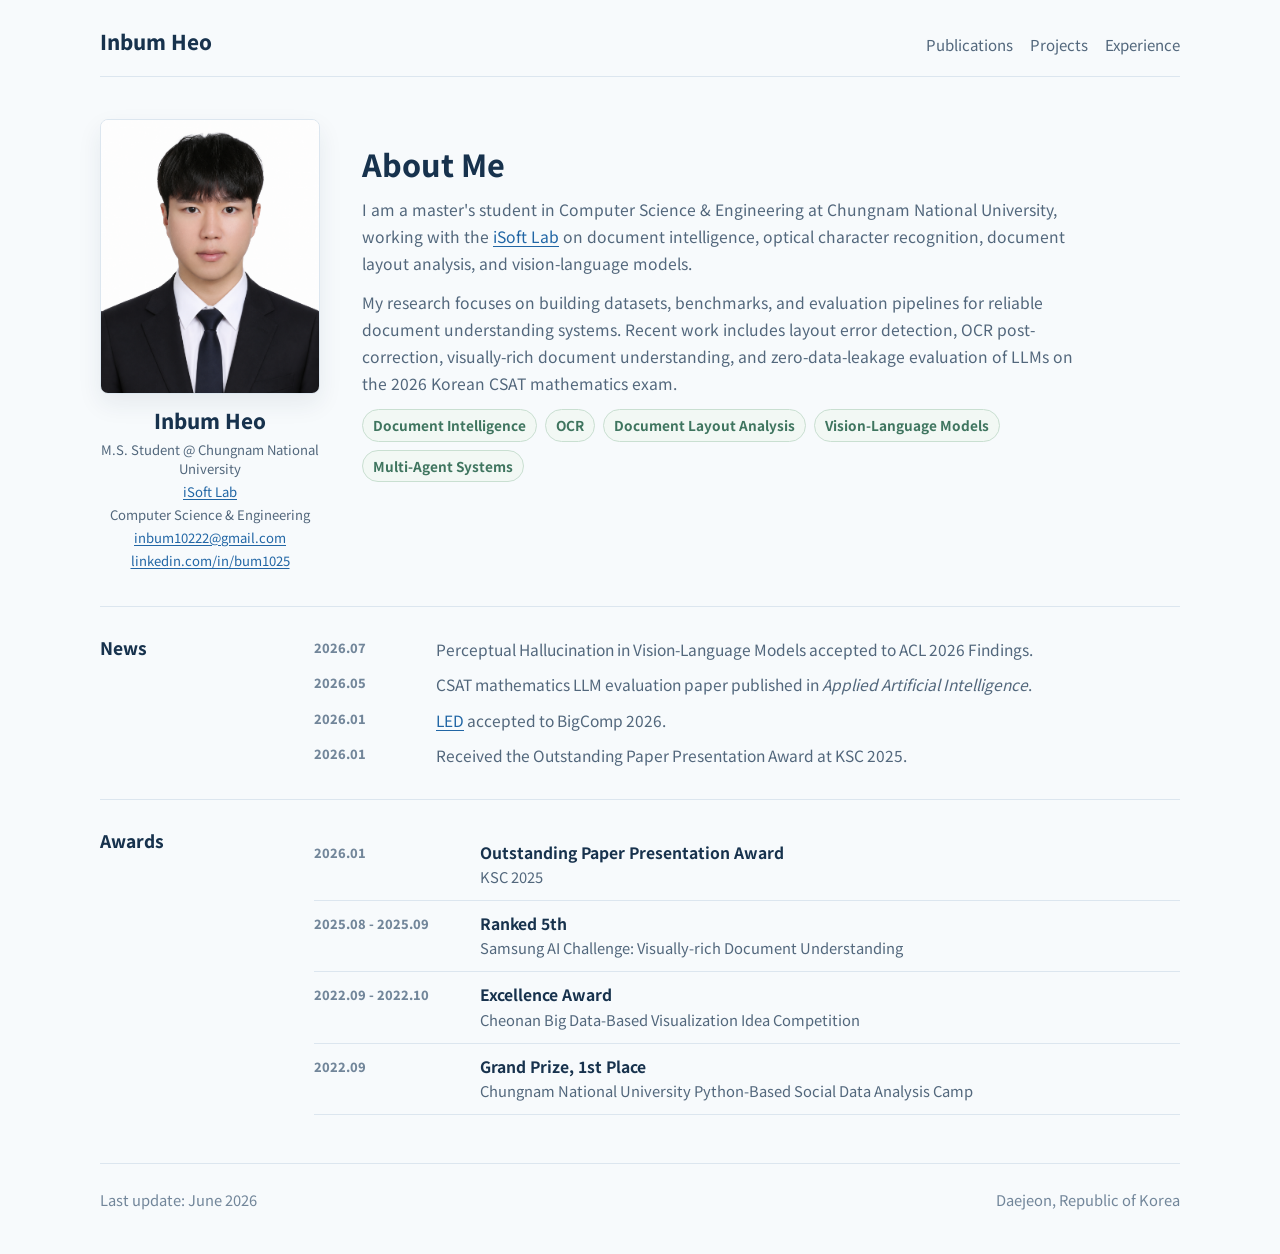
==== index.html @ e30be580 "Add multi-agent systems keyword" ====
<!doctype html>
<html lang="en">
  <head>
    <meta charset="utf-8">
    <meta name="viewport" content="width=device-width, initial-scale=1">
    <meta name="description" content="Inbum Heo is a master's student researching document intelligence, OCR, document layout analysis, and vision-language models.">
    <meta name="keywords" content="Inbum Heo, Document Intelligence, OCR, Document Layout Analysis, Vision-Language Models, Multi-Agent Systems">
    <title>Inbum Heo</title>
    <link rel="preconnect" href="https://fonts.googleapis.com">
    <link rel="preconnect" href="https://fonts.gstatic.com" crossorigin>
    <link href="https://fonts.googleapis.com/css2?family=Google+Sans:wght@400;500;700&family=Noto+Sans+KR:wght@400;500;700&display=swap" rel="stylesheet">
    <link rel="stylesheet" href="styles.css">
  </head>
  <body>
    <div class="page">
      <header class="site-header">
        <a class="brand" href="index.html">Inbum Heo</a>
        <nav class="nav" aria-label="Main navigation">
          <a href="pages/publications.html">Publications</a>
          <a href="pages/projects.html">Projects</a>
          <a href="pages/cv.html#experience">Experience</a>
        </nav>
      </header>

      <main>
        <section class="profile">
          <aside class="profile-aside">
            <img class="profile-photo" src="assets/images/My_image.png" alt="Portrait of Inbum Heo">
            <div class="profile-info" aria-label="Profile summary">
              <p><strong>Inbum Heo</strong></p>
              <p>M.S. Student @ Chungnam National University</p>
              <p><a href="https://isoft.cnu.ac.kr/" target="_blank" rel="noreferrer">iSoft Lab</a></p>
              <p>Computer Science &amp; Engineering</p>
              <p><a href="mailto:inbum10222@gmail.com">inbum10222@gmail.com</a></p>
              <p><a href="https://www.linkedin.com/in/bum1025/" target="_blank" rel="noreferrer">linkedin.com/in/bum1025</a></p>
            </div>
          </aside>

          <div class="profile-copy">
            <h1>About Me</h1>
            <p>
              I am a master's student in Computer Science &amp; Engineering at Chungnam National University,
              working with the <a href="https://isoft.cnu.ac.kr/" target="_blank" rel="noreferrer">iSoft Lab</a>
              on document intelligence, optical character recognition, document layout analysis, and
              vision-language models.
            </p>
            <p>
              My research focuses on building datasets, benchmarks, and evaluation pipelines for reliable
              document understanding systems. Recent work includes layout error detection, OCR
              post-correction, visually-rich document understanding, and zero-data-leakage evaluation of
              LLMs on the 2026 Korean CSAT mathematics exam.
            </p>
            <div class="research-chips" aria-label="Research interests">
              <span>Document Intelligence</span>
              <span>OCR</span>
              <span>Document Layout Analysis</span>
              <span>Vision-Language Models</span>
              <span>Multi-Agent Systems</span>
            </div>
          </div>
        </section>

        <section class="section" id="news">
          <div class="section-title">
            <h2>News</h2>
          </div>
          <ol class="news-list">
            <li>
              <time datetime="2026-07">2026.07</time>
              <span>Perceptual Hallucination in Vision-Language Models accepted to ACL 2026 Findings.</span>
            </li>
            <li>
              <time datetime="2026-05">2026.05</time>
              <span>
                CSAT mathematics LLM evaluation paper published in
                <em>Applied Artificial Intelligence</em>.
              </span>
            </li>
            <li>
              <time datetime="2026-01">2026.01</time>
              <span>
                <a href="https://doi.org/10.1109/BigComp68355.2026.00055" target="_blank" rel="noreferrer">LED</a>
                accepted to BigComp 2026.
              </span>
            </li>
            <li>
              <time datetime="2026-01">2026.01</time>
              <span>Received the Outstanding Paper Presentation Award at KSC 2025.</span>
            </li>
          </ol>
        </section>

        <section class="section" id="awards">
          <div class="section-title">
            <h2>Awards</h2>
          </div>
          <div class="timeline-list">
            <article>
              <time datetime="2026-01">2026.01</time>
              <div>
                <h3>Outstanding Paper Presentation Award</h3>
                <p>KSC 2025</p>
              </div>
            </article>
            <article>
              <time datetime="2025-08">2025.08 - 2025.09</time>
              <div>
                <h3>Ranked 5th</h3>
                <p>Samsung AI Challenge: Visually-rich Document Understanding</p>
              </div>
            </article>
            <article>
              <time datetime="2022-09">2022.09 - 2022.10</time>
              <div>
                <h3>Excellence Award</h3>
                <p>Cheonan Big Data-Based Visualization Idea Competition</p>
              </div>
            </article>
            <article>
              <time datetime="2022-09">2022.09</time>
              <div>
                <h3>Grand Prize, 1st Place</h3>
                <p>Chungnam National University Python-Based Social Data Analysis Camp</p>
              </div>
            </article>
          </div>
        </section>

      </main>

      <footer class="site-footer">
        <p>Last update: June 2026</p>
        <p>Daejeon, Republic of Korea</p>
      </footer>
    </div>
  </body>
</html>
---- styles.css ----
:root {
  --bg: #f7fafc;
  --surface: #ffffff;
  --text: #17324d;
  --muted: #52677c;
  --faint: #72869a;
  --line: #dce6ef;
  --accent: #2166a5;
  --accent-soft: #e8f2fb;
  --green: #3f755f;
  --shadow: 0 10px 24px rgba(23, 50, 77, 0.08);
}

* {
  box-sizing: border-box;
}

html {
  scroll-behavior: smooth;
}

body {
  margin: 0;
  color: var(--text);
  background: var(--bg);
  font-family: "Google Sans", "Noto Sans KR", -apple-system, BlinkMacSystemFont, "Segoe UI", sans-serif;
  font-size: 15.5px;
  line-height: 1.65;
  overflow-x: hidden;
}

a {
  color: var(--accent);
  text-underline-offset: 0.18em;
  overflow-wrap: break-word;
}

a:hover {
  color: #154c80;
}

.page {
  width: calc(100% - 36px);
  max-width: 1080px;
  margin: 0 auto;
}

.site-header {
  display: flex;
  justify-content: space-between;
  gap: 28px;
  padding: 30px 0 18px;
  border-bottom: 1px solid var(--line);
}

.brand {
  color: var(--text);
  font-size: 1.28rem;
  font-weight: 800;
  line-height: 1.1;
  text-decoration: none;
}

.nav {
  display: flex;
  flex-wrap: wrap;
  justify-content: flex-end;
  gap: 8px 17px;
  padding-top: 3px;
  font-size: 0.94rem;
}

.nav a {
  color: var(--muted);
  text-decoration: none;
}

.nav a:hover {
  color: var(--accent);
}

main {
  padding-bottom: 18px;
}

.profile {
  display: grid;
  grid-template-columns: 230px minmax(0, 1fr);
  gap: 32px;
  align-items: start;
  max-width: 980px;
  padding: 42px 0 32px;
}

.profile-aside {
  display: grid;
  gap: 12px;
}

.profile-photo {
  display: block;
  width: 220px;
  aspect-ratio: 4 / 5;
  object-fit: cover;
  object-position: center 24%;
  background: var(--surface);
  border: 1px solid var(--line);
  border-radius: 8px;
  box-shadow: var(--shadow);
}

.profile-info {
  width: 220px;
  color: var(--muted);
  font-size: 0.82rem;
  line-height: 1.45;
  text-align: center;
}

.profile-info p {
  margin: 0 0 4px;
  overflow-wrap: anywhere;
}

.profile-info strong {
  color: var(--text);
  font-size: 1.28rem;
  font-weight: 800;
}

.profile-copy {
  padding-top: 28px;
  min-width: 0;
}

.profile-copy h1,
.page-title h1 {
  margin: 0 0 14px;
  font-size: clamp(1.5rem, 2.4vw, 1.9rem);
  line-height: 1.18;
  font-weight: 760;
  letter-spacing: 0;
}

.profile-copy p,
.page-title p,
.story-card p,
.news-list span {
  color: var(--muted);
}

.profile-copy p {
  max-width: 780px;
  margin: 0 0 12px;
  font-size: 0.98rem;
  line-height: 1.72;
}

.research-chips {
  display: flex;
  flex-wrap: wrap;
  gap: 8px;
  margin-top: 6px;
}

.research-chips span {
  display: inline-flex;
  align-items: center;
  min-height: 28px;
  padding: 4px 10px;
  color: var(--green);
  background: #f2f8f4;
  border: 1px solid #c9dfd1;
  border-radius: 999px;
  font-size: 0.85rem;
  font-weight: 700;
}

.links {
  display: flex;
  flex-wrap: wrap;
  gap: 8px 14px;
  margin-top: auto;
  padding-top: 22px;
}

.links a,
.paper-links a {
  display: inline-flex;
  align-items: center;
  justify-content: center;
  min-height: 32px;
  padding: 5px 14px;
  color: var(--green);
  background: var(--surface);
  border: 1px solid #b8d7c7;
  border-radius: 999px;
  font-size: 0.92rem;
  font-weight: 700;
  text-decoration: none;
}

.links a:hover,
.paper-links a:hover {
  color: #0c5f3d;
  background: #f2fbf6;
  border-color: #82b99e;
}

.section {
  display: grid;
  grid-template-columns: 180px minmax(0, 1fr);
  gap: 34px;
  padding: 30px 0;
  border-top: 1px solid var(--line);
}

.section-title h2 {
  position: sticky;
  top: 18px;
  margin: 0;
  font-size: 1.08rem;
  line-height: 1.25;
  font-weight: 760;
}

.page-title {
  max-width: 820px;
  padding: 40px 0 24px;
}

.page-title p {
  max-width: 760px;
  margin: 0 0 10px;
}

.publication-stats {
  display: grid;
  grid-template-columns: repeat(4, 1fr);
  gap: 0;
  max-width: 780px;
  margin-top: 18px;
  overflow: hidden;
  background: var(--surface);
  border: 1px solid var(--line);
  border-radius: 10px;
  box-shadow: 0 7px 18px rgba(23, 50, 77, 0.05);
}

.publication-stats div {
  display: grid;
  gap: 4px;
  padding: 16px 14px;
  text-align: center;
  border-right: 1px solid var(--line);
}

.publication-stats div:last-child {
  border-right: 0;
}

.publication-stats strong {
  color: var(--text);
  font-size: 1.8rem;
  line-height: 1;
  font-weight: 800;
}

.publication-stats span {
  color: var(--muted);
  font-size: 0.84rem;
  line-height: 1.25;
  font-weight: 650;
}

.publication-group {
  padding: 28px 0;
  border-top: 1px solid var(--line);
}

.publication-group h2 {
  margin: 0 0 14px;
  color: var(--text);
  font-size: 1.18rem;
  line-height: 1.25;
  font-weight: 760;
}

.kicker,
.venue,
.meta,
time {
  color: var(--faint);
  font-size: 0.8rem;
  font-weight: 800;
  letter-spacing: 0;
  text-transform: uppercase;
}

.news-list,
.card-list,
.compact-list,
.timeline-list {
  display: grid;
  gap: 16px;
  margin: 0;
  padding: 0;
}

.news-list {
  gap: 10px;
  list-style: none;
}

.news-list li,
.compact-list article {
  display: grid;
  grid-template-columns: 108px minmax(0, 1fr);
  gap: 14px;
}

.story-card {
  display: block;
  min-width: 0;
  padding: 18px 19px;
  color: var(--text);
  background: var(--surface);
  border: 1px solid var(--line);
  border-radius: 10px;
  box-shadow: 0 7px 18px rgba(23, 50, 77, 0.06);
  text-decoration: none;
}

a.story-card:hover {
  color: var(--text);
  border-color: #aec4d6;
  background: linear-gradient(180deg, #ffffff 0%, #f0f8ff 100%);
  transform: translateY(-1px);
}

.story-card.has-thumb {
  display: grid;
  grid-template-columns: 260px minmax(0, 1fr);
  gap: 18px;
  align-items: center;
  padding: 20px 22px;
}

.card-thumb {
  display: block;
  width: 100%;
  height: 150px;
  object-fit: contain;
  object-position: center;
  background: #f8fafc;
  border: 1px solid var(--line);
  border-radius: 8px;
}

.card-main {
  display: grid;
  gap: 7px;
  min-width: 0;
}

.story-card h3 {
  margin: 0;
  color: var(--text);
  font-size: 1.02rem;
  line-height: 1.38;
  font-weight: 760;
}

.story-card p {
  margin: 0;
  font-size: 0.9rem;
  line-height: 1.5;
}

.venue,
.meta {
  display: inline-flex;
  justify-self: start;
  min-height: 22px;
  padding: 2px 10px;
  color: #145bd7;
  background: #e2efff;
  border-radius: 999px;
  font-size: 0.78rem;
  line-height: 1.2;
  text-transform: none;
}

.paper-links {
  display: flex;
  flex-wrap: wrap;
  gap: 8px;
  margin-top: 4px;
}

.compact-list article {
  padding: 10px 0;
  border-bottom: 1px solid var(--line);
}

.compact-list span {
  color: var(--accent);
  font-weight: 800;
}

.compact-list h3 {
  margin: 0;
  color: var(--text);
  font-size: 0.98rem;
  line-height: 1.45;
  font-weight: 700;
}

.compact-list p {
  margin: 4px 0 0;
  color: var(--muted);
  font-size: 0.9rem;
  line-height: 1.45;
}

.timeline-list {
  gap: 0;
}

.timeline-list article {
  display: grid;
  grid-template-columns: 150px minmax(0, 1fr);
  gap: 16px;
  padding: 12px 0;
  border-bottom: 1px solid var(--line);
}

.timeline-list h3 {
  margin: 0 0 3px;
  color: var(--text);
  font-size: 0.98rem;
  line-height: 1.35;
}

.timeline-list p {
  margin: 0;
  color: var(--muted);
  font-size: 0.92rem;
  line-height: 1.5;
}

.site-footer {
  display: flex;
  justify-content: space-between;
  gap: 16px;
  padding: 24px 0 42px;
  color: var(--faint);
  border-top: 1px solid var(--line);
  font-size: 0.92rem;
}

.site-footer p {
  margin: 0;
}

@media (max-width: 780px) {
  .page {
    width: calc(100% - 28px);
  }

  .site-header {
    flex-direction: column;
    gap: 10px;
  }

  .nav {
    justify-content: flex-start;
  }

  .profile {
    grid-template-columns: 1fr;
    gap: 22px;
    padding-top: 30px;
  }

  .profile-aside {
    justify-items: center;
  }

  .profile-photo,
  .profile-info {
    width: min(220px, 100%);
  }

  .profile-copy {
    min-height: 0;
    padding-top: 0;
  }

  .section {
    grid-template-columns: 1fr;
    gap: 14px;
  }

  .section-title h2 {
    position: static;
  }

  .story-card.has-thumb {
    grid-template-columns: 1fr;
  }

  .card-thumb {
    height: auto;
    max-height: 230px;
  }

  .publication-stats {
    grid-template-columns: repeat(2, 1fr);
  }

  .publication-stats div:nth-child(2) {
    border-right: 0;
  }

  .publication-stats div:nth-child(-n + 2) {
    border-bottom: 1px solid var(--line);
  }

  .news-list li,
  .compact-list article,
  .timeline-list article {
    grid-template-columns: 1fr;
    gap: 3px;
  }

  .site-footer {
    flex-direction: column;
    gap: 6px;
  }
}
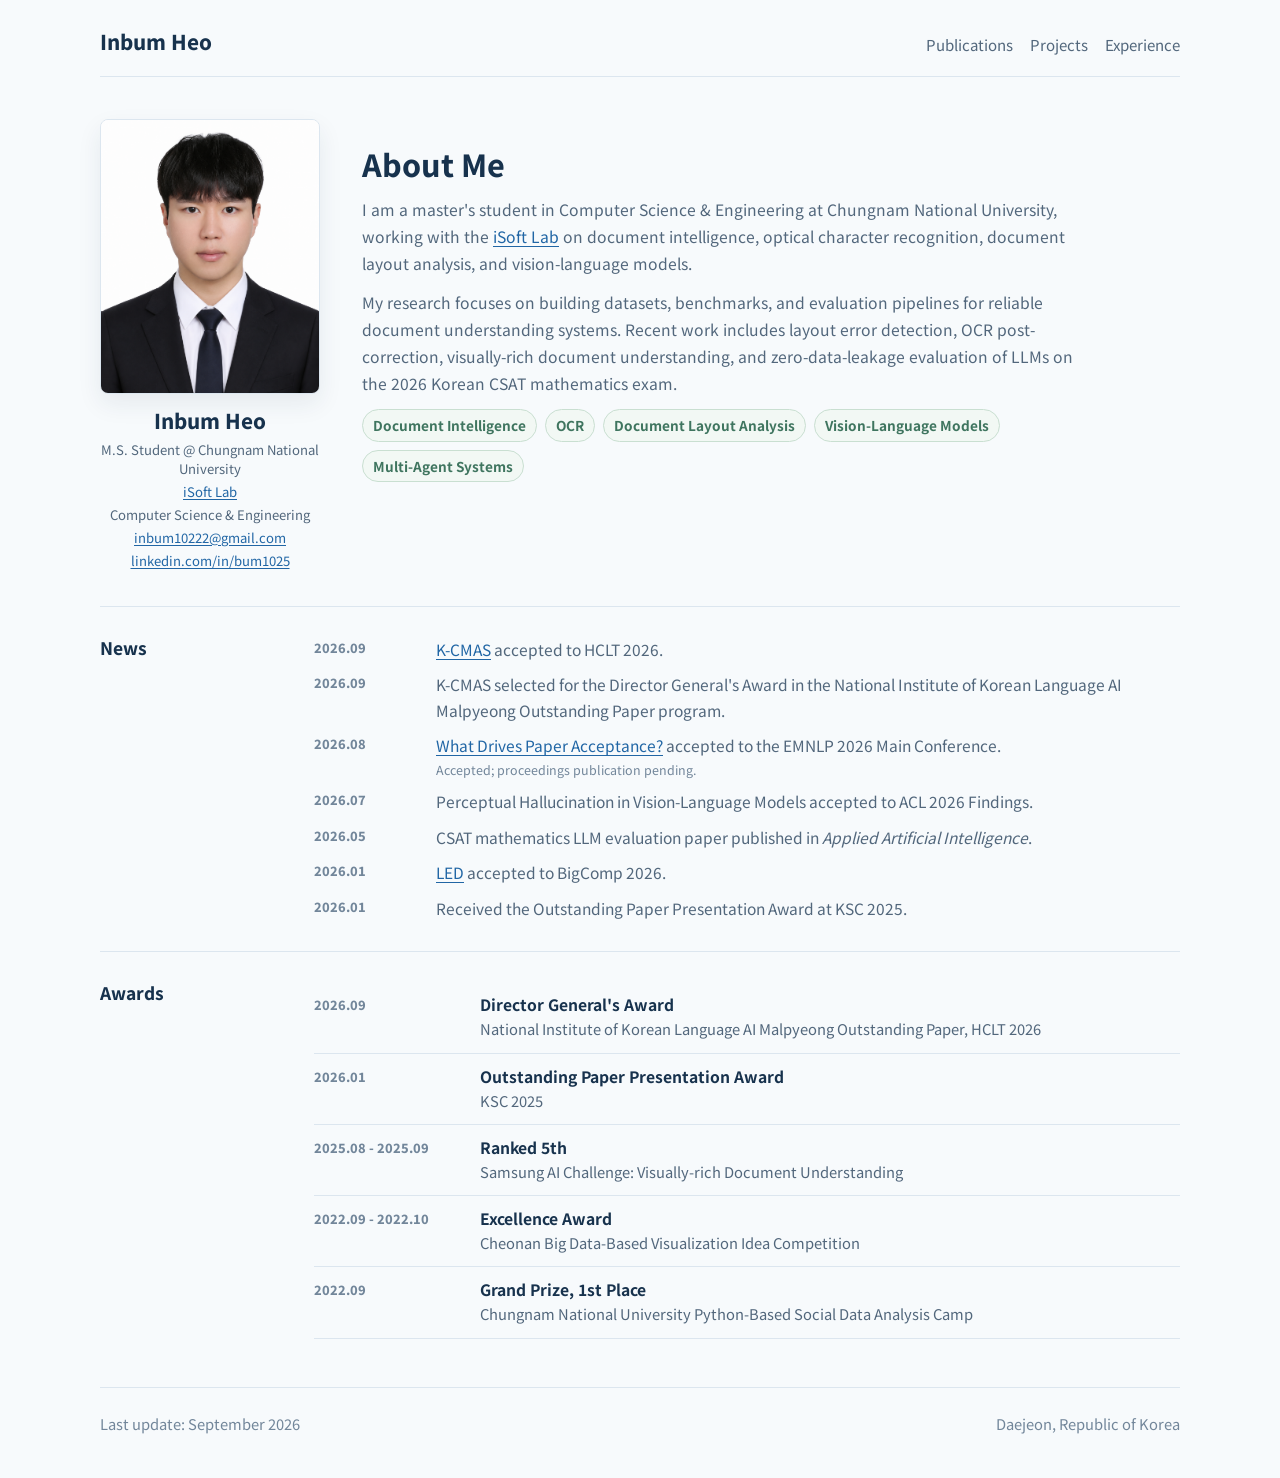
==== commit 5f06912d: "Add HCLT and EMNLP 2026 updates" ====
--- a/index.html
+++ b/index.html
@@ -66,6 +66,27 @@
           </div>
           <ol class="news-list">
             <li>
+              <time datetime="2026-09">2026.09</time>
+              <span>
+                <a href="pages/publications.html#kcmas">K-CMAS</a> accepted to HCLT 2026.
+              </span>
+            </li>
+            <li>
+              <time datetime="2026-09">2026.09</time>
+              <span>
+                K-CMAS selected for the Director General's Award in the National Institute of Korean Language
+                AI Malpyeong Outstanding Paper program.
+              </span>
+            </li>
+            <li>
+              <time datetime="2026-08">2026.08</time>
+              <span>
+                <a href="pages/publications.html#peer-review">What Drives Paper Acceptance?</a>
+                accepted to the EMNLP 2026 Main Conference.
+                <small class="news-note">Accepted; proceedings publication pending.</small>
+              </span>
+            </li>
+            <li>
               <time datetime="2026-07">2026.07</time>
               <span>Perceptual Hallucination in Vision-Language Models accepted to ACL 2026 Findings.</span>
             </li>
@@ -95,6 +116,13 @@
             <h2>Awards</h2>
           </div>
           <div class="timeline-list">
+            <article>
+              <time datetime="2026-09">2026.09</time>
+              <div>
+                <h3>Director General's Award</h3>
+                <p>National Institute of Korean Language AI Malpyeong Outstanding Paper, HCLT 2026</p>
+              </div>
+            </article>
             <article>
               <time datetime="2026-01">2026.01</time>
               <div>
@@ -129,7 +157,7 @@
       </main>
 
       <footer class="site-footer">
-        <p>Last update: June 2026</p>
+        <p>Last update: September 2026</p>
         <p>Daejeon, Republic of Korea</p>
       </footer>
     </div>
--- a/styles.css
+++ b/styles.css
@@ -312,6 +312,14 @@
   list-style: none;
 }
 
+.news-note {
+  display: block;
+  margin-top: 2px;
+  color: var(--faint);
+  font-size: 0.78rem;
+  line-height: 1.45;
+}
+
 .news-list li,
 .compact-list article {
   display: grid;
@@ -357,6 +365,12 @@
   border-radius: 8px;
 }
 
+.paper-page-thumb {
+  height: 180px;
+  object-fit: cover;
+  object-position: top center;
+}
+
 .card-main {
   display: grid;
   gap: 7px;
@@ -375,6 +389,12 @@
   margin: 0;
   font-size: 0.9rem;
   line-height: 1.5;
+}
+
+.story-card .publication-note {
+  color: var(--faint);
+  font-size: 0.78rem;
+  line-height: 1.45;
 }
 
 .venue,
@@ -515,6 +535,12 @@
     max-height: 230px;
   }
 
+  .paper-page-thumb {
+    height: 230px;
+    object-fit: cover;
+    object-position: top center;
+  }
+
   .publication-stats {
     grid-template-columns: repeat(2, 1fr);
   }
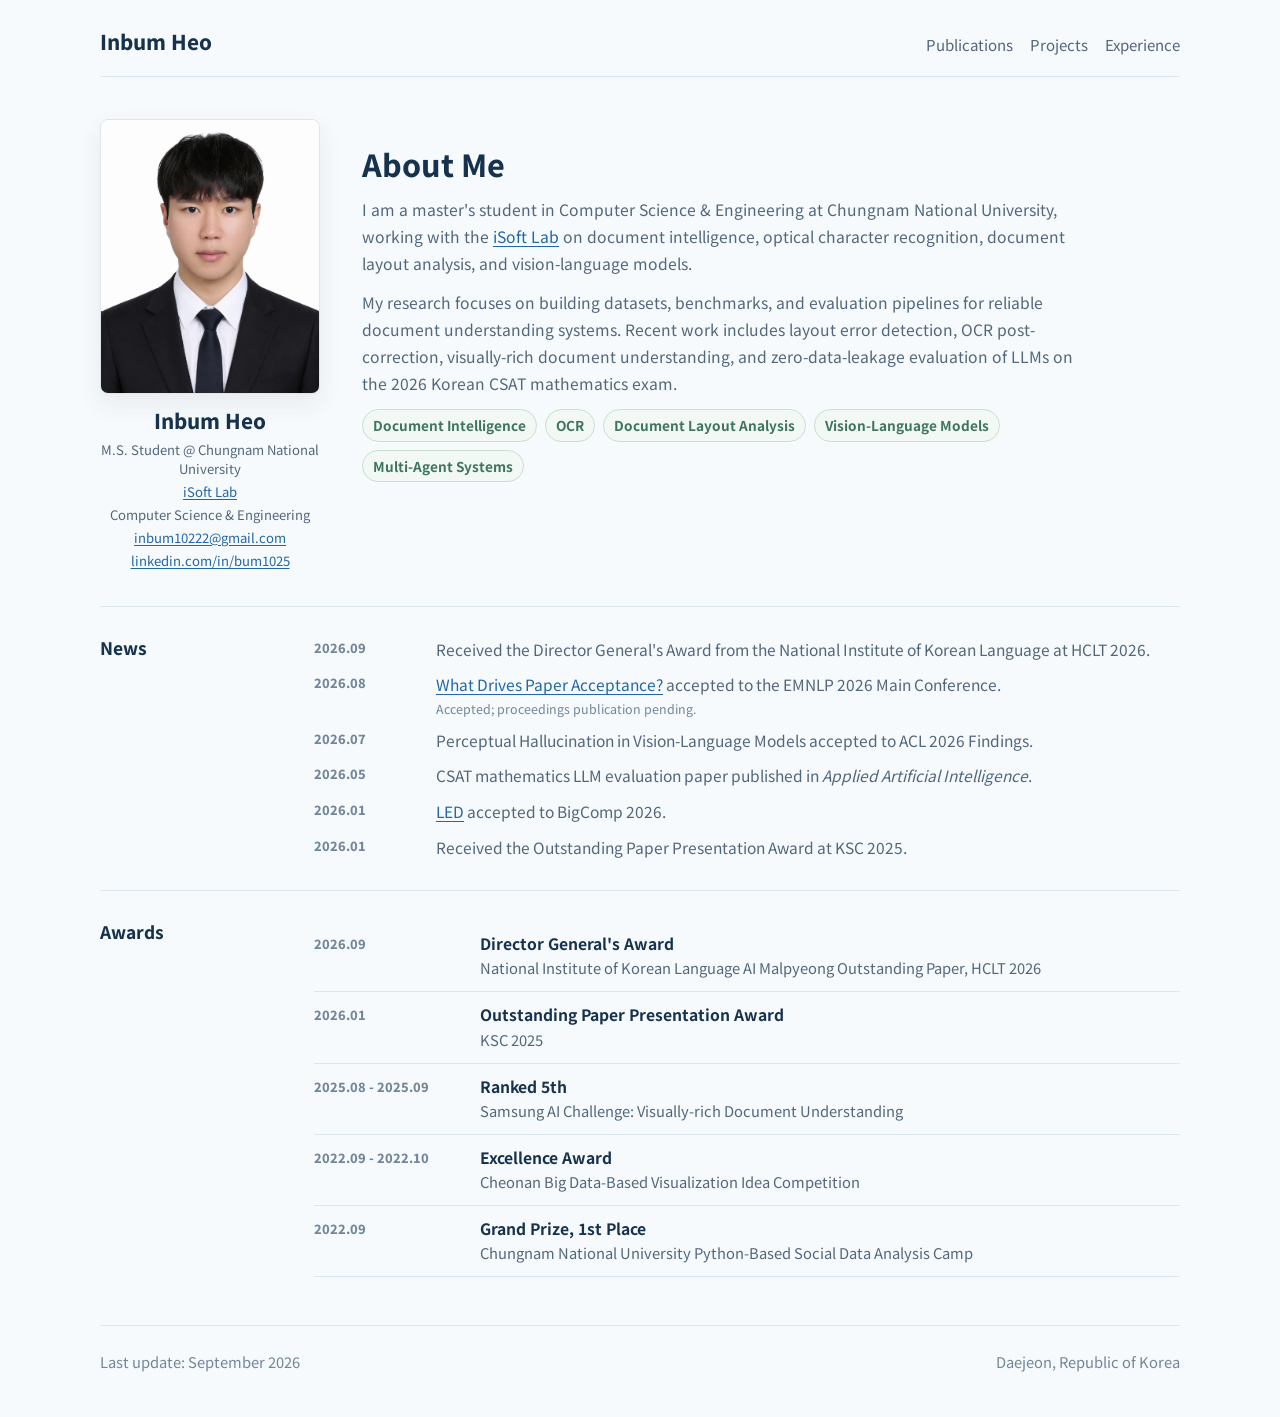
==== commit 4fdcba87: "Simplify HCLT award news" ====
--- a/index.html
+++ b/index.html
@@ -67,16 +67,7 @@
           <ol class="news-list">
             <li>
               <time datetime="2026-09">2026.09</time>
-              <span>
-                <a href="pages/publications.html#kcmas">K-CMAS</a> accepted to HCLT 2026.
-              </span>
-            </li>
-            <li>
-              <time datetime="2026-09">2026.09</time>
-              <span>
-                K-CMAS selected for the Director General's Award in the National Institute of Korean Language
-                AI Malpyeong Outstanding Paper program.
-              </span>
+              <span>Received the Director General's Award from the National Institute of Korean Language at HCLT 2026.</span>
             </li>
             <li>
               <time datetime="2026-08">2026.08</time>
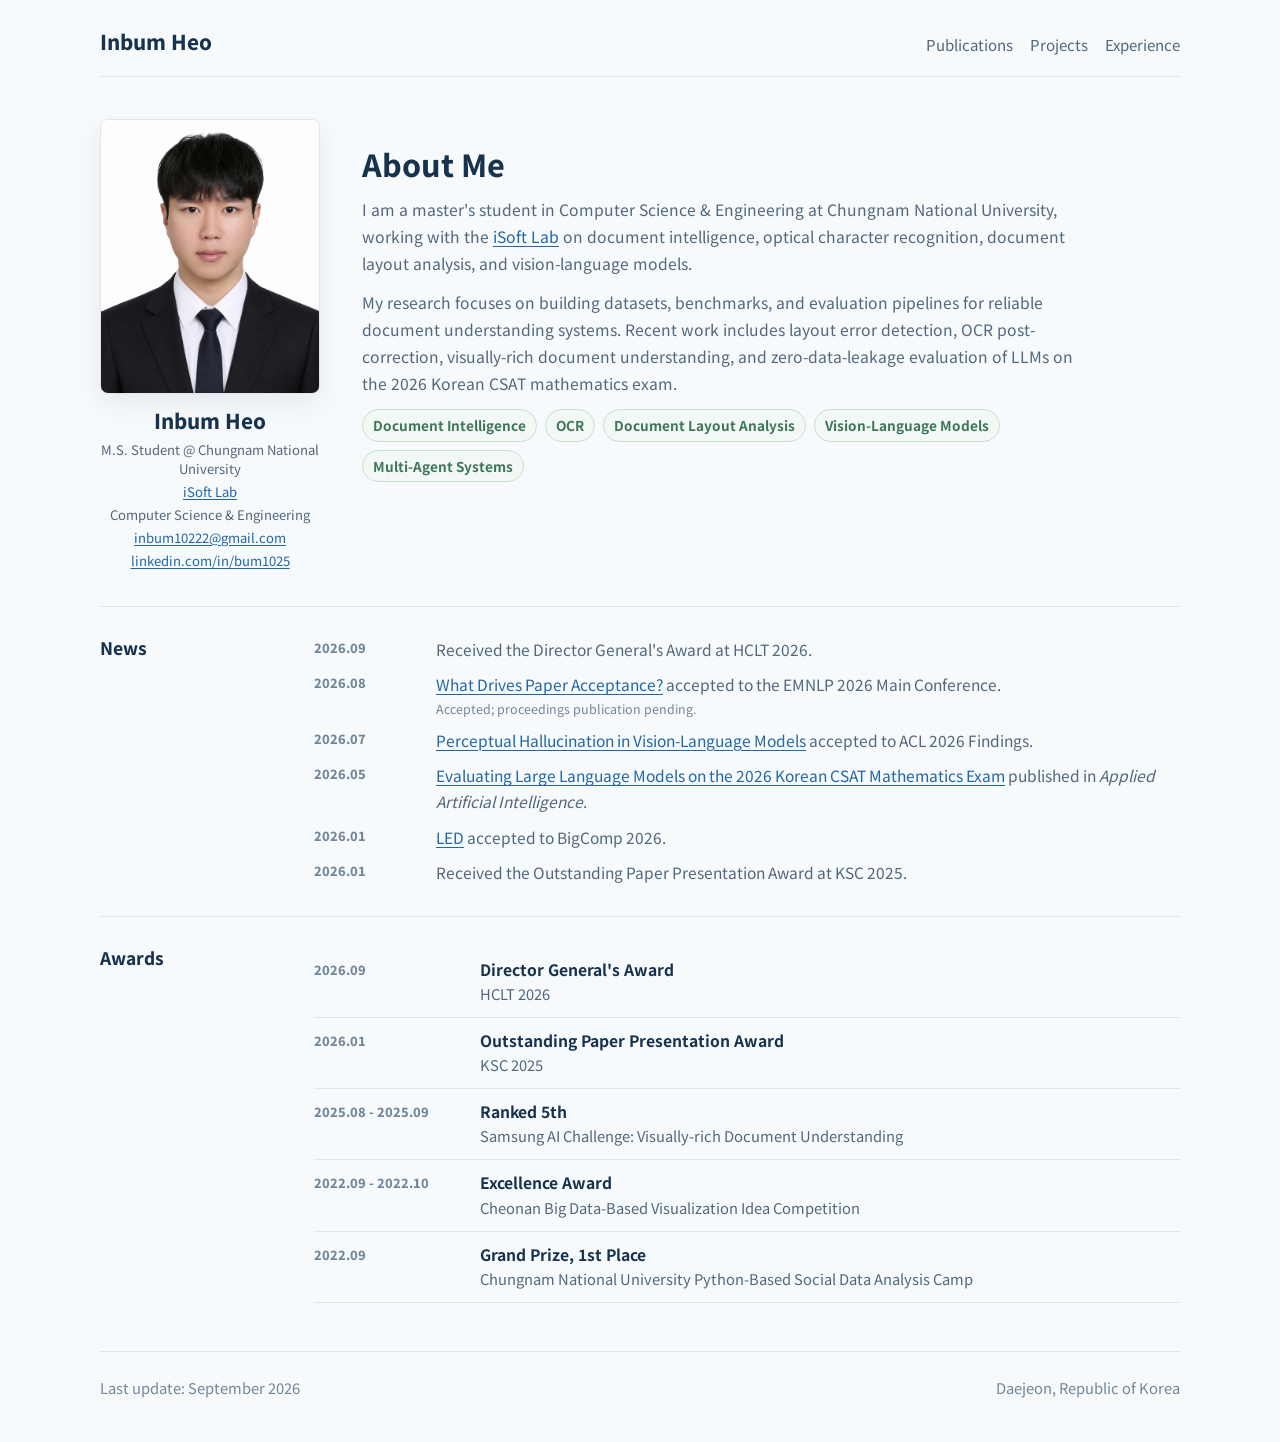
==== commit 68f05acb: "Link publication news items" ====
--- a/index.html
+++ b/index.html
@@ -67,7 +67,7 @@
           <ol class="news-list">
             <li>
               <time datetime="2026-09">2026.09</time>
-              <span>Received the Director General's Award from the National Institute of Korean Language at HCLT 2026.</span>
+              <span>Received the Director General's Award at HCLT 2026.</span>
             </li>
             <li>
               <time datetime="2026-08">2026.08</time>
@@ -79,19 +79,23 @@
             </li>
             <li>
               <time datetime="2026-07">2026.07</time>
-              <span>Perceptual Hallucination in Vision-Language Models accepted to ACL 2026 Findings.</span>
+              <span>
+                <a href="pages/publications.html#hallucination">Perceptual Hallucination in Vision-Language Models</a>
+                accepted to ACL 2026 Findings.
+              </span>
             </li>
             <li>
               <time datetime="2026-05">2026.05</time>
               <span>
-                CSAT mathematics LLM evaluation paper published in
+                <a href="pages/publications.html#csat">Evaluating Large Language Models on the 2026 Korean CSAT Mathematics Exam</a>
+                published in
                 <em>Applied Artificial Intelligence</em>.
               </span>
             </li>
             <li>
               <time datetime="2026-01">2026.01</time>
               <span>
-                <a href="https://doi.org/10.1109/BigComp68355.2026.00055" target="_blank" rel="noreferrer">LED</a>
+                <a href="pages/publications.html#led">LED</a>
                 accepted to BigComp 2026.
               </span>
             </li>
@@ -111,7 +115,7 @@
               <time datetime="2026-09">2026.09</time>
               <div>
                 <h3>Director General's Award</h3>
-                <p>National Institute of Korean Language AI Malpyeong Outstanding Paper, HCLT 2026</p>
+                <p>HCLT 2026</p>
               </div>
             </article>
             <article>
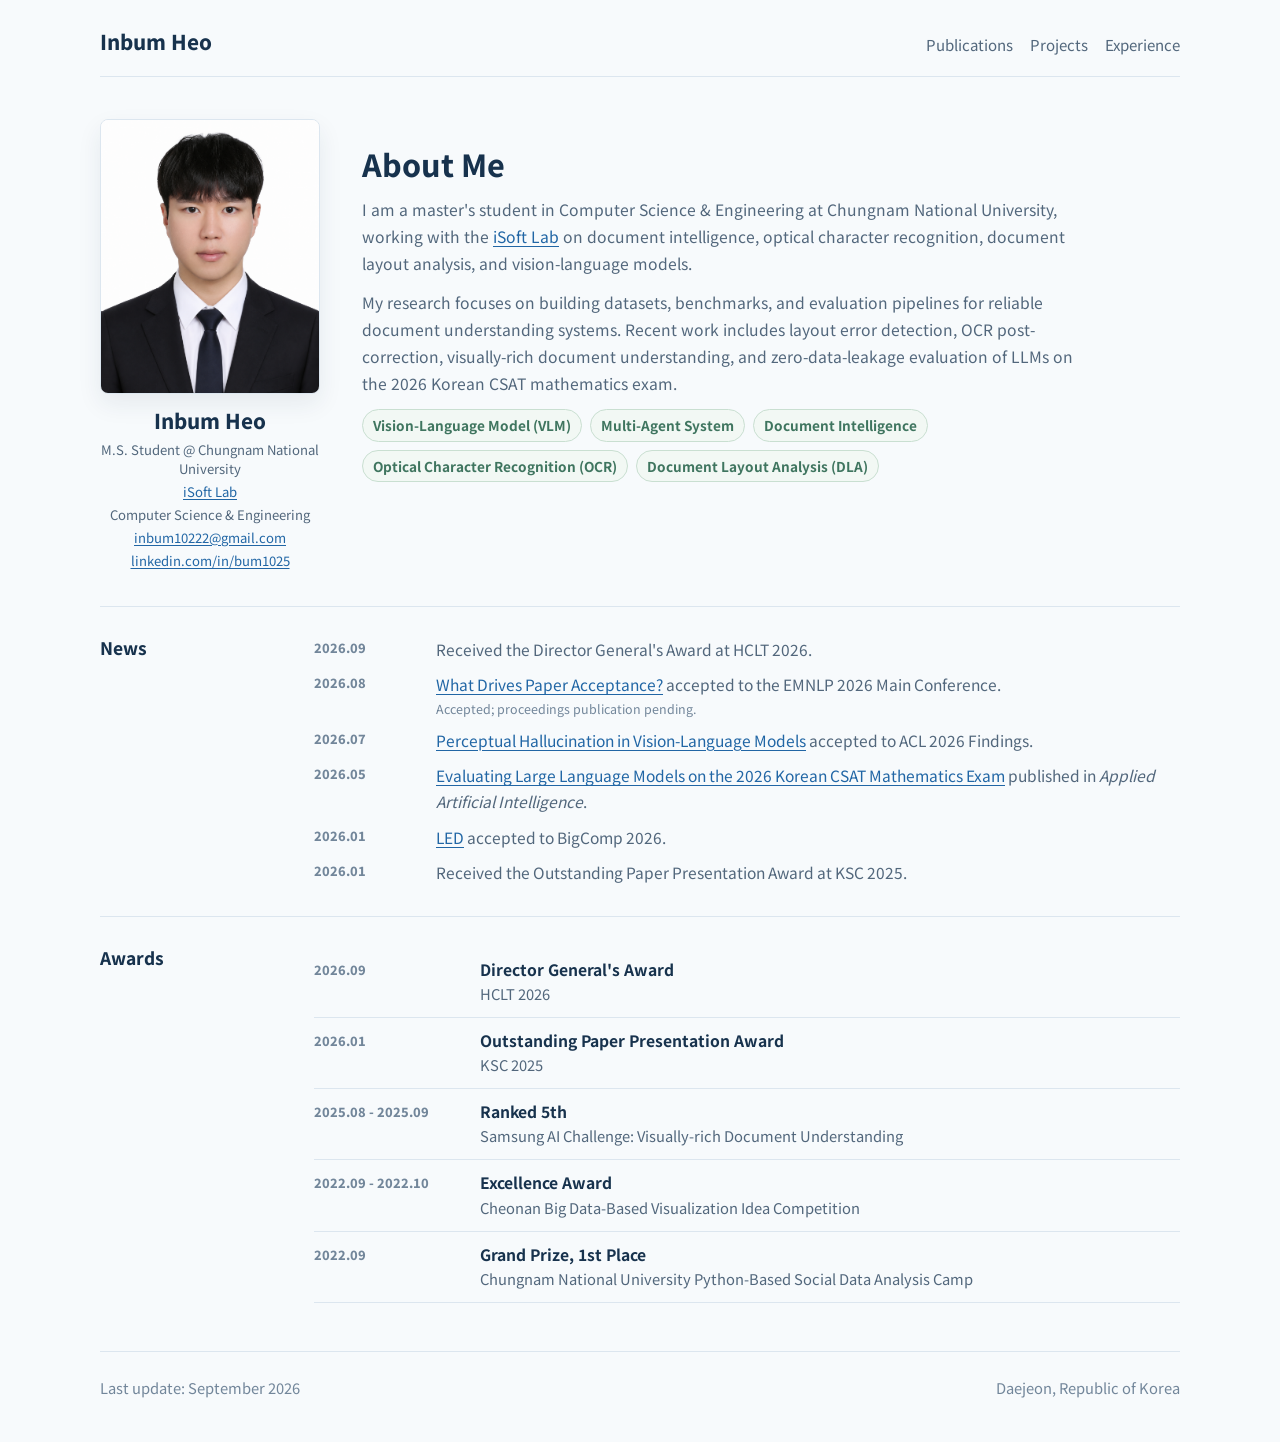
==== commit d70c2eb5: "Reorder research interest keywords" ====
--- a/index.html
+++ b/index.html
@@ -51,11 +51,15 @@
               LLMs on the 2026 Korean CSAT mathematics exam.
             </p>
             <div class="research-chips" aria-label="Research interests">
-              <span>Document Intelligence</span>
-              <span>OCR</span>
-              <span>Document Layout Analysis</span>
-              <span>Vision-Language Models</span>
-              <span>Multi-Agent Systems</span>
+              <div class="research-chip-row">
+                <span>Vision-Language Model (VLM)</span>
+                <span>Multi-Agent System</span>
+                <span>Document Intelligence</span>
+              </div>
+              <div class="research-chip-row">
+                <span>Optical Character Recognition (OCR)</span>
+                <span>Document Layout Analysis (DLA)</span>
+              </div>
             </div>
           </div>
         </section>
--- a/styles.css
+++ b/styles.css
@@ -157,10 +157,15 @@
 }
 
 .research-chips {
+  display: grid;
+  gap: 8px;
+  margin-top: 6px;
+}
+
+.research-chip-row {
   display: flex;
   flex-wrap: wrap;
   gap: 8px;
-  margin-top: 6px;
 }
 
 .research-chips span {
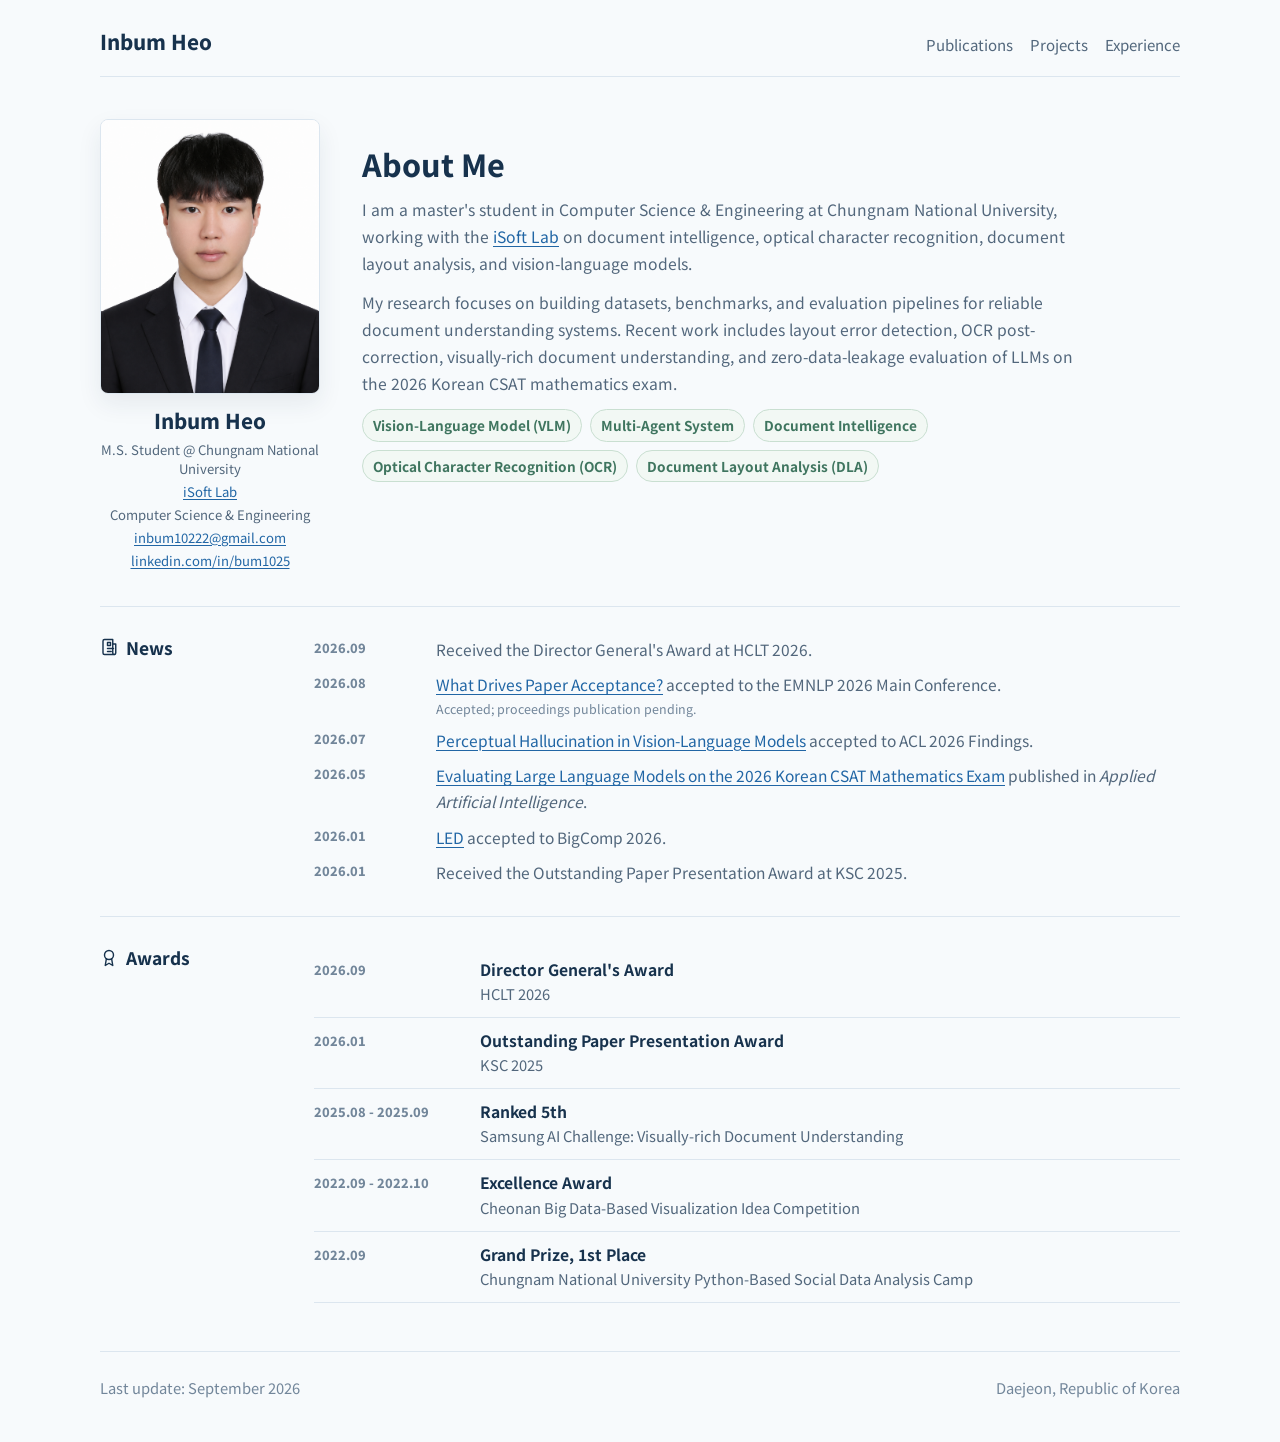
==== commit 31ff8173: "Add aligned section icons" ====
--- a/index.html
+++ b/index.html
@@ -66,7 +66,16 @@
 
         <section class="section" id="news">
           <div class="section-title">
-            <h2>News</h2>
+            <h2>
+              <svg class="section-icon" viewBox="0 0 24 24" aria-hidden="true" focusable="false">
+                <path d="M15 18h-5"></path>
+                <path d="M18 14h-8"></path>
+                <path d="M19 22H6a2 2 0 0 1-2-2V4a2 2 0 0 1 2-2h11v18a2 2 0 0 0 2 2Z"></path>
+                <path d="M19 22a2 2 0 0 0 2-2V8h-4"></path>
+                <path d="M14 6h-4v4h4V6Z"></path>
+              </svg>
+              <span>News</span>
+            </h2>
           </div>
           <ol class="news-list">
             <li>
@@ -112,7 +121,13 @@
 
         <section class="section" id="awards">
           <div class="section-title">
-            <h2>Awards</h2>
+            <h2>
+              <svg class="section-icon" viewBox="0 0 24 24" aria-hidden="true" focusable="false">
+                <circle cx="12" cy="8" r="6"></circle>
+                <path d="M15.477 12.89 17 22l-5-3-5 3 1.523-9.11"></path>
+              </svg>
+              <span>Awards</span>
+            </h2>
           </div>
           <div class="timeline-list">
             <article>
--- a/styles.css
+++ b/styles.css
@@ -221,12 +221,27 @@
 }
 
 .section-title h2 {
+  display: flex;
+  align-items: center;
+  width: fit-content;
+  gap: 8px;
   position: sticky;
   top: 18px;
   margin: 0;
   font-size: 1.08rem;
   line-height: 1.25;
   font-weight: 760;
+}
+
+.section-icon {
+  width: 18px;
+  height: 18px;
+  flex: 0 0 18px;
+  fill: none;
+  stroke: currentColor;
+  stroke-width: 1.9;
+  stroke-linecap: round;
+  stroke-linejoin: round;
 }
 
 .page-title {
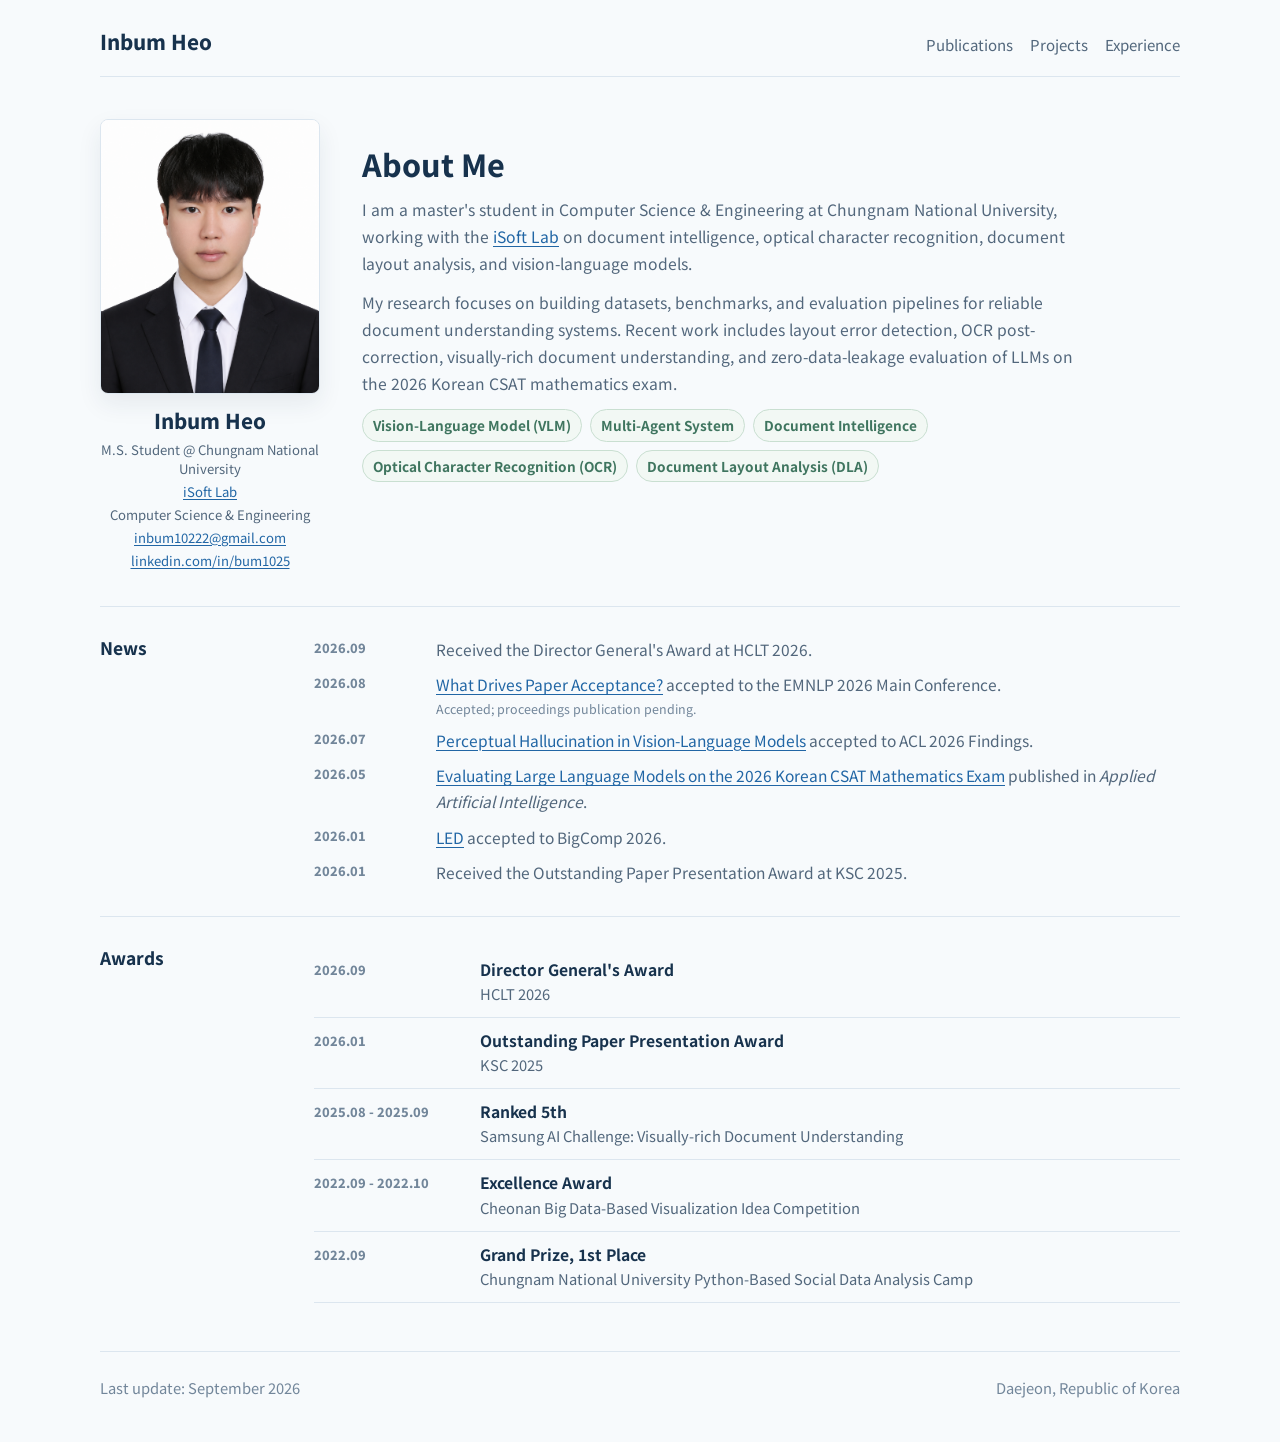
==== commit c99035b3: "Revert "Add aligned section icons" This reverts commit 31ff8173c6065e7abbc93f9a5c00b69967fe59f5." ====
--- a/index.html
+++ b/index.html
@@ -66,16 +66,7 @@
 
         <section class="section" id="news">
           <div class="section-title">
-            <h2>
-              <svg class="section-icon" viewBox="0 0 24 24" aria-hidden="true" focusable="false">
-                <path d="M15 18h-5"></path>
-                <path d="M18 14h-8"></path>
-                <path d="M19 22H6a2 2 0 0 1-2-2V4a2 2 0 0 1 2-2h11v18a2 2 0 0 0 2 2Z"></path>
-                <path d="M19 22a2 2 0 0 0 2-2V8h-4"></path>
-                <path d="M14 6h-4v4h4V6Z"></path>
-              </svg>
-              <span>News</span>
-            </h2>
+            <h2>News</h2>
           </div>
           <ol class="news-list">
             <li>
@@ -121,13 +112,7 @@
 
         <section class="section" id="awards">
           <div class="section-title">
-            <h2>
-              <svg class="section-icon" viewBox="0 0 24 24" aria-hidden="true" focusable="false">
-                <circle cx="12" cy="8" r="6"></circle>
-                <path d="M15.477 12.89 17 22l-5-3-5 3 1.523-9.11"></path>
-              </svg>
-              <span>Awards</span>
-            </h2>
+            <h2>Awards</h2>
           </div>
           <div class="timeline-list">
             <article>
--- a/styles.css
+++ b/styles.css
@@ -221,27 +221,12 @@
 }
 
 .section-title h2 {
-  display: flex;
-  align-items: center;
-  width: fit-content;
-  gap: 8px;
   position: sticky;
   top: 18px;
   margin: 0;
   font-size: 1.08rem;
   line-height: 1.25;
   font-weight: 760;
-}
-
-.section-icon {
-  width: 18px;
-  height: 18px;
-  flex: 0 0 18px;
-  fill: none;
-  stroke: currentColor;
-  stroke-width: 1.9;
-  stroke-linecap: round;
-  stroke-linejoin: round;
 }
 
 .page-title {
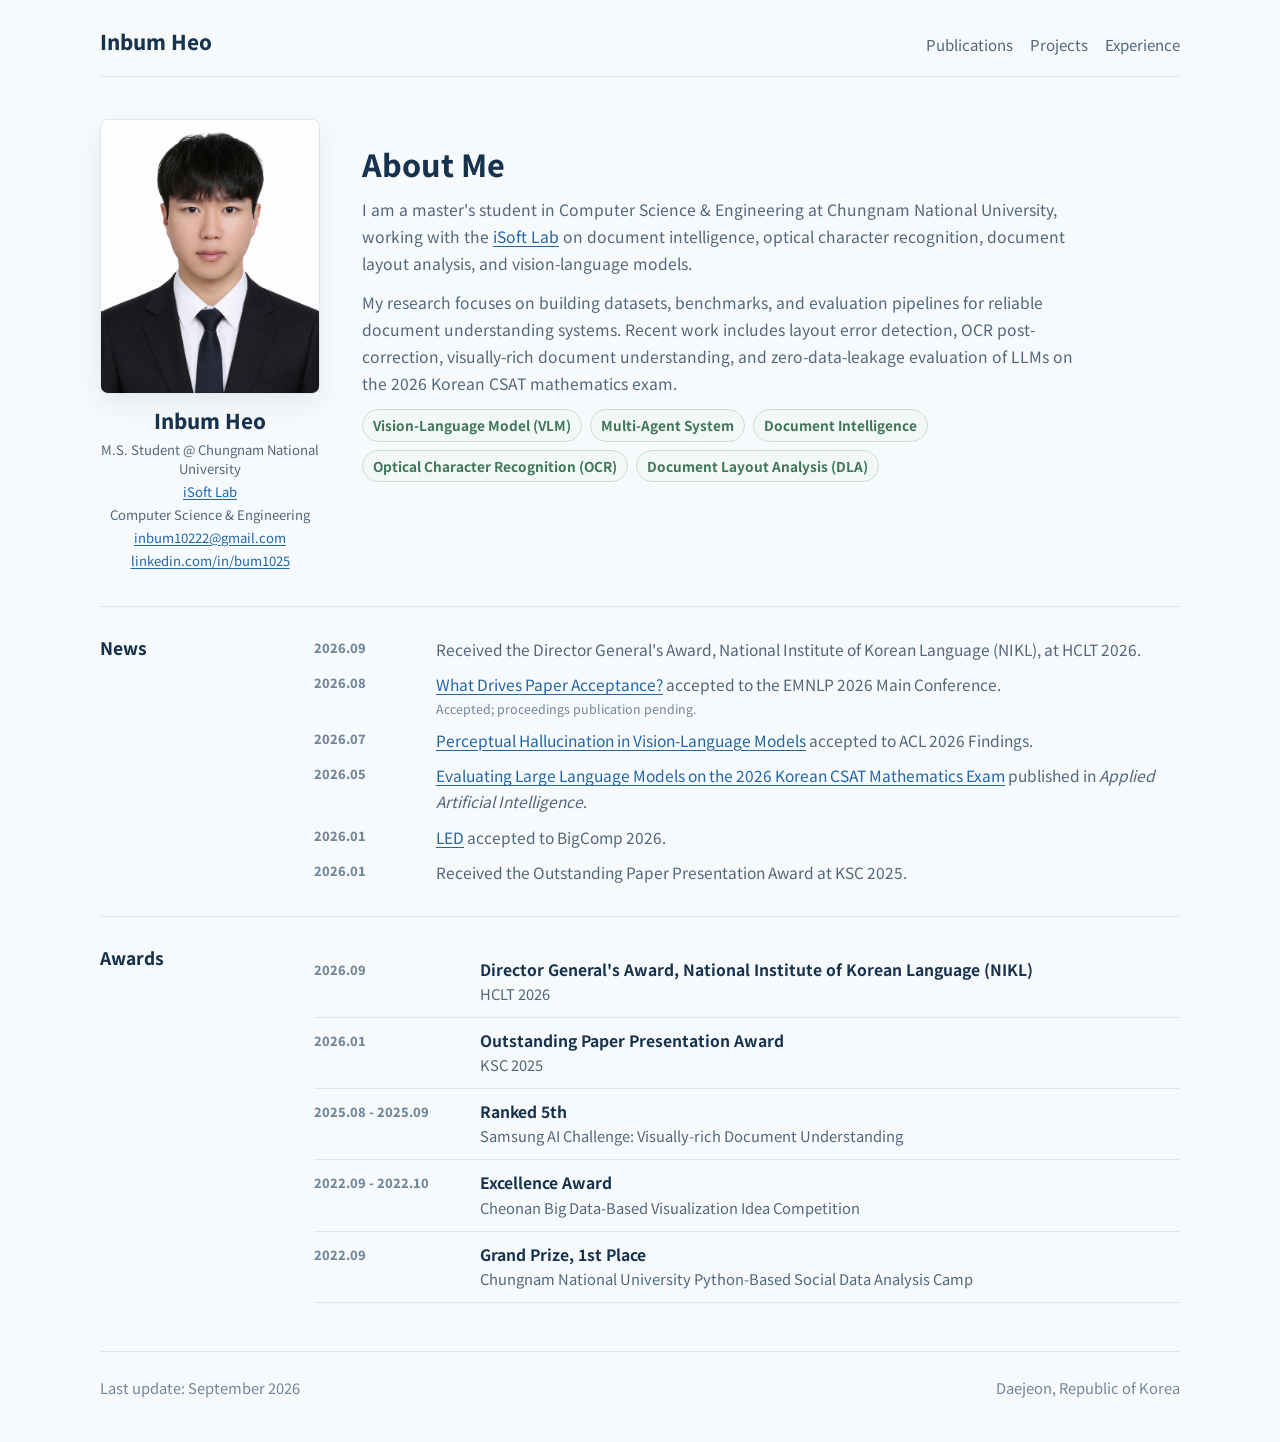
==== commit 55f31867: "Use official NIKL award title" ====
--- a/index.html
+++ b/index.html
@@ -71,7 +71,7 @@
           <ol class="news-list">
             <li>
               <time datetime="2026-09">2026.09</time>
-              <span>Received the Director General's Award at HCLT 2026.</span>
+              <span>Received the Director General's Award, National Institute of Korean Language (NIKL), at HCLT 2026.</span>
             </li>
             <li>
               <time datetime="2026-08">2026.08</time>
@@ -118,7 +118,7 @@
             <article>
               <time datetime="2026-09">2026.09</time>
               <div>
-                <h3>Director General's Award</h3>
+                <h3>Director General's Award, National Institute of Korean Language (NIKL)</h3>
                 <p>HCLT 2026</p>
               </div>
             </article>
